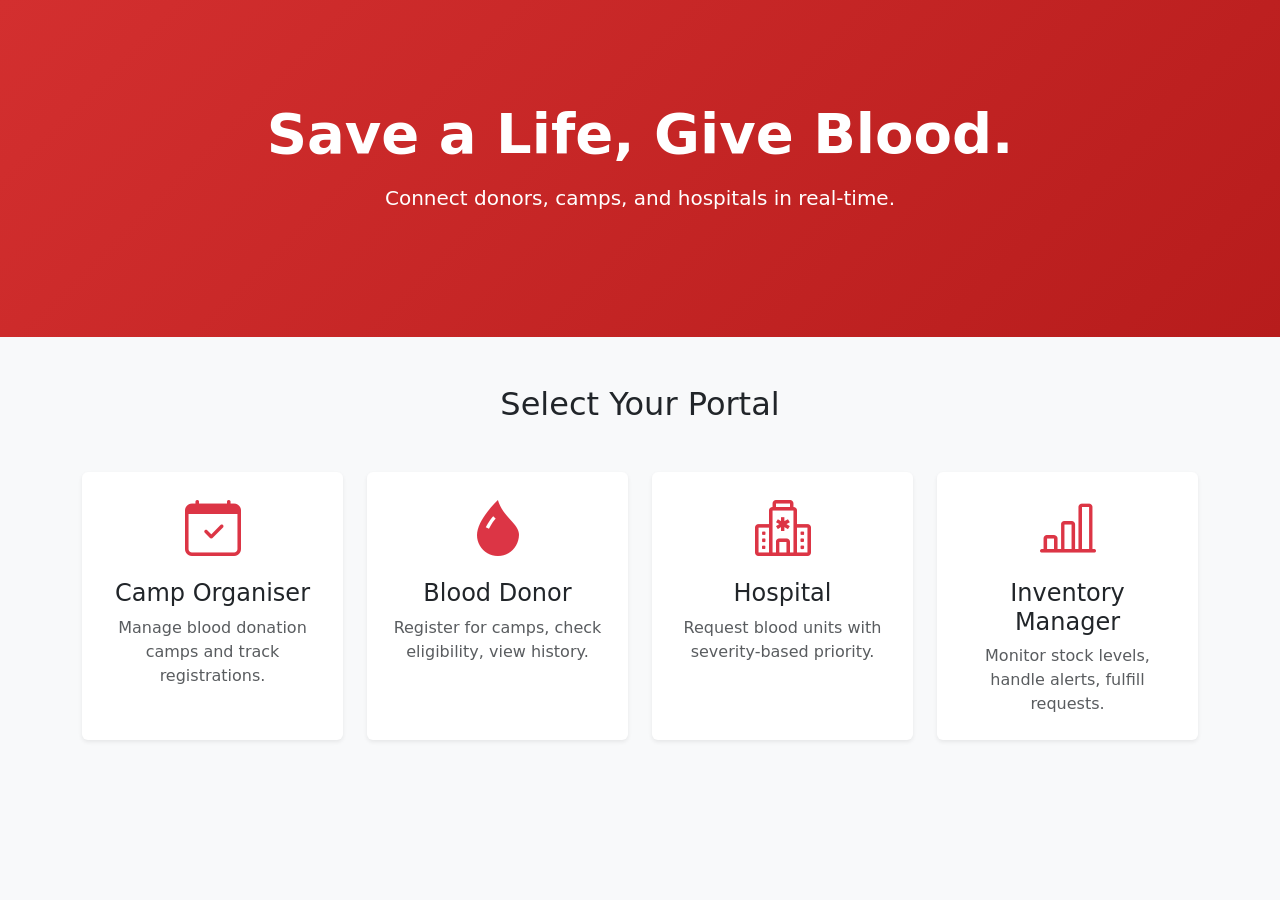
==== src/main/resources/templates/index.html @ 2c57389e "Final deployment of the project" ====
<!DOCTYPE html>
<html xmlns:th="http://www.thymeleaf.org">
<head>
    <title>Blood Donation System — Login</title>
    <link href="https://cdn.jsdelivr.net/npm/bootstrap@5.3.0/dist/css/bootstrap.min.css" rel="stylesheet">
    <link rel="stylesheet" href="https://cdn.jsdelivr.net/npm/bootstrap-icons@1.11.1/font/bootstrap-icons.css">
    <style>
        body { background-color: #f8f9fa; }
        .hero { background: linear-gradient(135deg, #d32f2f, #b71c1c); color: white; padding: 100px 0; text-align: center; }
        .card { transition: transform 0.3s; cursor: pointer; }
        .card:hover { transform: translateY(-5px); box-shadow: 0 10px 20px rgba(0,0,0,0.1); }
    </style>
</head>
<body>
    <div class="hero mb-5">
        <div class="container">
            <h1 class="display-4 fw-bold mb-3">Save a Life, Give Blood.</h1>
            <p class="lead mb-4">Connect donors, camps, and hospitals in real-time.</p>
        </div>
    </div>

    <div class="container pb-5">
        <h2 class="text-center mb-5">Select Your Portal</h2>
        <div class="row row-cols-1 row-cols-md-2 row-cols-xl-4 g-4">

            <!-- Organiser -->
            <div class="col">
                <div class="card h-100 border-0 shadow-sm" data-bs-toggle="modal" data-bs-target="#loginModal" onclick="setRole('Organiser', '/organiser', '/api/auth/login/organiser')">
                    <div class="card-body text-center p-4">
                        <i class="bi bi-calendar-check text-danger display-4 mb-3 d-block"></i>
                        <h4 class="card-title">Camp Organiser</h4>
                        <p class="card-text text-muted">Manage blood donation camps and track registrations.</p>
                    </div>
                </div>
            </div>

            <!-- Donor -->
            <div class="col">
                <div class="card h-100 border-0 shadow-sm" data-bs-toggle="modal" data-bs-target="#loginModal" onclick="setRole('Donor', '/donor', '/api/auth/login/donor')">
                    <div class="card-body text-center p-4">
                        <i class="bi bi-droplet-fill text-danger display-4 mb-3 d-block"></i>
                        <h4 class="card-title">Blood Donor</h4>
                        <p class="card-text text-muted">Register for camps, check eligibility, view history.</p>
                    </div>
                </div>
            </div>

            <!-- Hospital -->
            <div class="col">
                <div class="card h-100 border-0 shadow-sm" data-bs-toggle="modal" data-bs-target="#loginModal" onclick="setRole('Hospital', '/hospital', '/api/auth/login/hospital')">
                    <div class="card-body text-center p-4">
                        <i class="bi bi-hospital text-danger display-4 mb-3 d-block"></i>
                        <h4 class="card-title">Hospital</h4>
                        <p class="card-text text-muted">Request blood units with severity-based priority.</p>
                    </div>
                </div>
            </div>

            <!-- Inventory Manager (Admin) -->
            <div class="col">
                <div class="card h-100 border-0 shadow-sm" data-bs-toggle="modal" data-bs-target="#loginModal" onclick="setRole('Inventory Manager', '/inventory', '/api/auth/login/admin')">
                    <div class="card-body text-center p-4">
                        <i class="bi bi-bar-chart-line text-danger display-4 mb-3 d-block"></i>
                        <h4 class="card-title">Inventory Manager</h4>
                        <p class="card-text text-muted">Monitor stock levels, handle alerts, fulfill requests.</p>
                    </div>
                </div>
            </div>

        </div>
    </div>

    <!-- Login / Register Modal -->
    <div class="modal fade" id="loginModal" tabindex="-1" aria-labelledby="loginModalLabel" aria-hidden="true">
        <div class="modal-dialog modal-dialog-centered">
            <div class="modal-content border-0 shadow">
                <div class="modal-header bg-danger text-white">
                    <h5 class="modal-title" id="loginModalLabel"><span id="roleName"></span></h5>
                    <button type="button" class="btn-close btn-close-white" data-bs-dismiss="modal" aria-label="Close"></button>
                </div>
                <div class="modal-body p-4">
                    <!-- Tab navigation -->
                    <ul class="nav nav-tabs mb-3" id="authTabs">
                        <li class="nav-item">
                            <a class="nav-link active" data-bs-toggle="tab" href="#loginTab">Login</a>
                        </li>
                        <li class="nav-item" id="registerTabItem">
                            <a class="nav-link" data-bs-toggle="tab" href="#registerTab">Register</a>
                        </li>
                    </ul>

                    <div class="tab-content">
                        <!-- LOGIN TAB -->
                        <div class="tab-pane fade show active" id="loginTab">
                            <form id="loginForm" onsubmit="handleLogin(event)">
                                <div class="mb-3">
                                    <label class="form-label">Email address</label>
                                    <input type="email" id="loginEmail" class="form-control" placeholder="user@example.com" required>
                                </div>
                                <div class="mb-4">
                                    <label class="form-label">Password</label>
                                    <input type="password" id="loginPassword" class="form-control" placeholder="••••••••" required>
                                </div>
                                <button type="submit" class="btn btn-danger w-100">Sign In</button>
                            </form>
                        </div>

                        <!-- REGISTER TAB -->
                        <div class="tab-pane fade" id="registerTab">
                            <form id="registerForm" onsubmit="handleRegister(event)">
                                <div class="mb-2">
                                    <label class="form-label">Full Name</label>
                                    <input type="text" id="regName" class="form-control" required>
                                </div>
                                <div class="mb-2">
                                    <label class="form-label">Email</label>
                                    <input type="email" id="regEmail" class="form-control" required>
                                </div>
                                <div class="mb-2">
                                    <label class="form-label">Password</label>
                                    <input type="password" id="regPassword" class="form-control" required>
                                </div>
                                <!-- Donor-specific fields -->
                                <div id="donorFields" style="display:none;">
                                    <div class="row mb-2">
                                        <div class="col">
                                            <label class="form-label">Age</label>
                                            <input type="number" id="regAge" class="form-control" min="18" max="65" value="25">
                                        </div>
                                        <div class="col">
                                            <label class="form-label">Blood Type</label>
                                            <select class="form-select" id="regBloodType">
                                                <option value="A+">A+</option><option value="A-">A-</option>
                                                <option value="B+">B+</option><option value="B-">B-</option>
                                                <option value="O+">O+</option><option value="O-">O-</option>
                                                <option value="AB+">AB+</option><option value="AB-">AB-</option>
                                            </select>
                                        </div>
                                    </div>
                                </div>
                                <!-- Hospital-specific fields -->
                                <div id="hospitalFields" style="display:none;">
                                    <div class="mb-2">
                                        <label class="form-label">Hospital Location</label>
                                        <input type="text" id="regLocation" class="form-control">
                                    </div>
                                    <div class="mb-2">
                                        <label class="form-label">Registration No.</label>
                                        <input type="text" id="regRegNo" class="form-control">
                                    </div>
                                </div>
                                <div class="mb-2">
                                    <label class="form-label">Contact</label>
                                    <input type="text" id="regContact" class="form-control">
                                </div>
                                <button type="submit" class="btn btn-danger w-100 mt-2">Create Account</button>
                            </form>
                        </div>
                    </div>
                </div>
            </div>
        </div>
    </div>

    <script src="https://cdn.jsdelivr.net/npm/bootstrap@5.3.0/dist/js/bootstrap.bundle.min.js"></script>
    <script>
        let redirectUrl = '/';
        let currentRole = '';
        let loginEndpoint = '';

        function setRole(role, url, endpoint) {
            document.getElementById('roleName').innerText = role;
            redirectUrl = url;
            currentRole = role;
            loginEndpoint = endpoint;

            // Show/hide register tab (no self-registration for Inventory Manager)
            const regTabItem = document.getElementById('registerTabItem');
            regTabItem.style.display = (role === 'Inventory Manager') ? 'none' : '';

            // Show/hide role-specific registration fields
            document.getElementById('donorFields').style.display = (role === 'Donor') ? '' : 'none';
            document.getElementById('hospitalFields').style.display = (role === 'Hospital') ? '' : 'none';
        }

        function handleLogin(event) {
            event.preventDefault();
            const email = document.getElementById('loginEmail').value;
            const pswd = document.getElementById('loginPassword').value;

            fetch(loginEndpoint, {
                method: 'POST',
                headers: { 'Content-Type': 'application/json' },
                body: JSON.stringify({ email: email, password: pswd })
            })
            .then(res => {
                if (!res.ok) throw new Error('Invalid credentials');
                return res.json();
            })
            .then(data => {
                localStorage.setItem('token', data.token);
                localStorage.setItem('userId', data.id);
                localStorage.setItem('userName', data.name);
                localStorage.setItem('role', currentRole);
                window.location.href = redirectUrl;
            })
            .catch(err => alert(err.message));
        }

        function handleRegister(event) {
            event.preventDefault();
            let endpoint = '';
            let payload = {
                name: document.getElementById('regName').value,
                email: document.getElementById('regEmail').value,
                password: document.getElementById('regPassword').value,
                contact: document.getElementById('regContact').value
            };

            if (currentRole === 'Donor') {
                endpoint = '/api/auth/register/donor';
                payload.age = document.getElementById('regAge').value;
                payload.bloodType = document.getElementById('regBloodType').value;
            } else if (currentRole === 'Hospital') {
                endpoint = '/api/auth/register/hospital';
                payload.location = document.getElementById('regLocation').value;
                payload.registrationNo = document.getElementById('regRegNo').value;
            } else if (currentRole === 'Organiser') {
                endpoint = '/api/auth/register/organiser';
            }

            fetch(endpoint, {
                method: 'POST',
                headers: { 'Content-Type': 'application/json' },
                body: JSON.stringify(payload)
            })
            .then(res => {
                if (!res.ok) return res.json().then(e => { throw new Error(e.message); });
                return res.json();
            })
            .then(data => {
                alert(data.message + ' Please login now.');
                // Switch to login tab
                new bootstrap.Tab(document.querySelector('#authTabs a[href="#loginTab"]')).show();
            })
            .catch(err => alert(err.message));
        }
    </script>
</body>
</html>
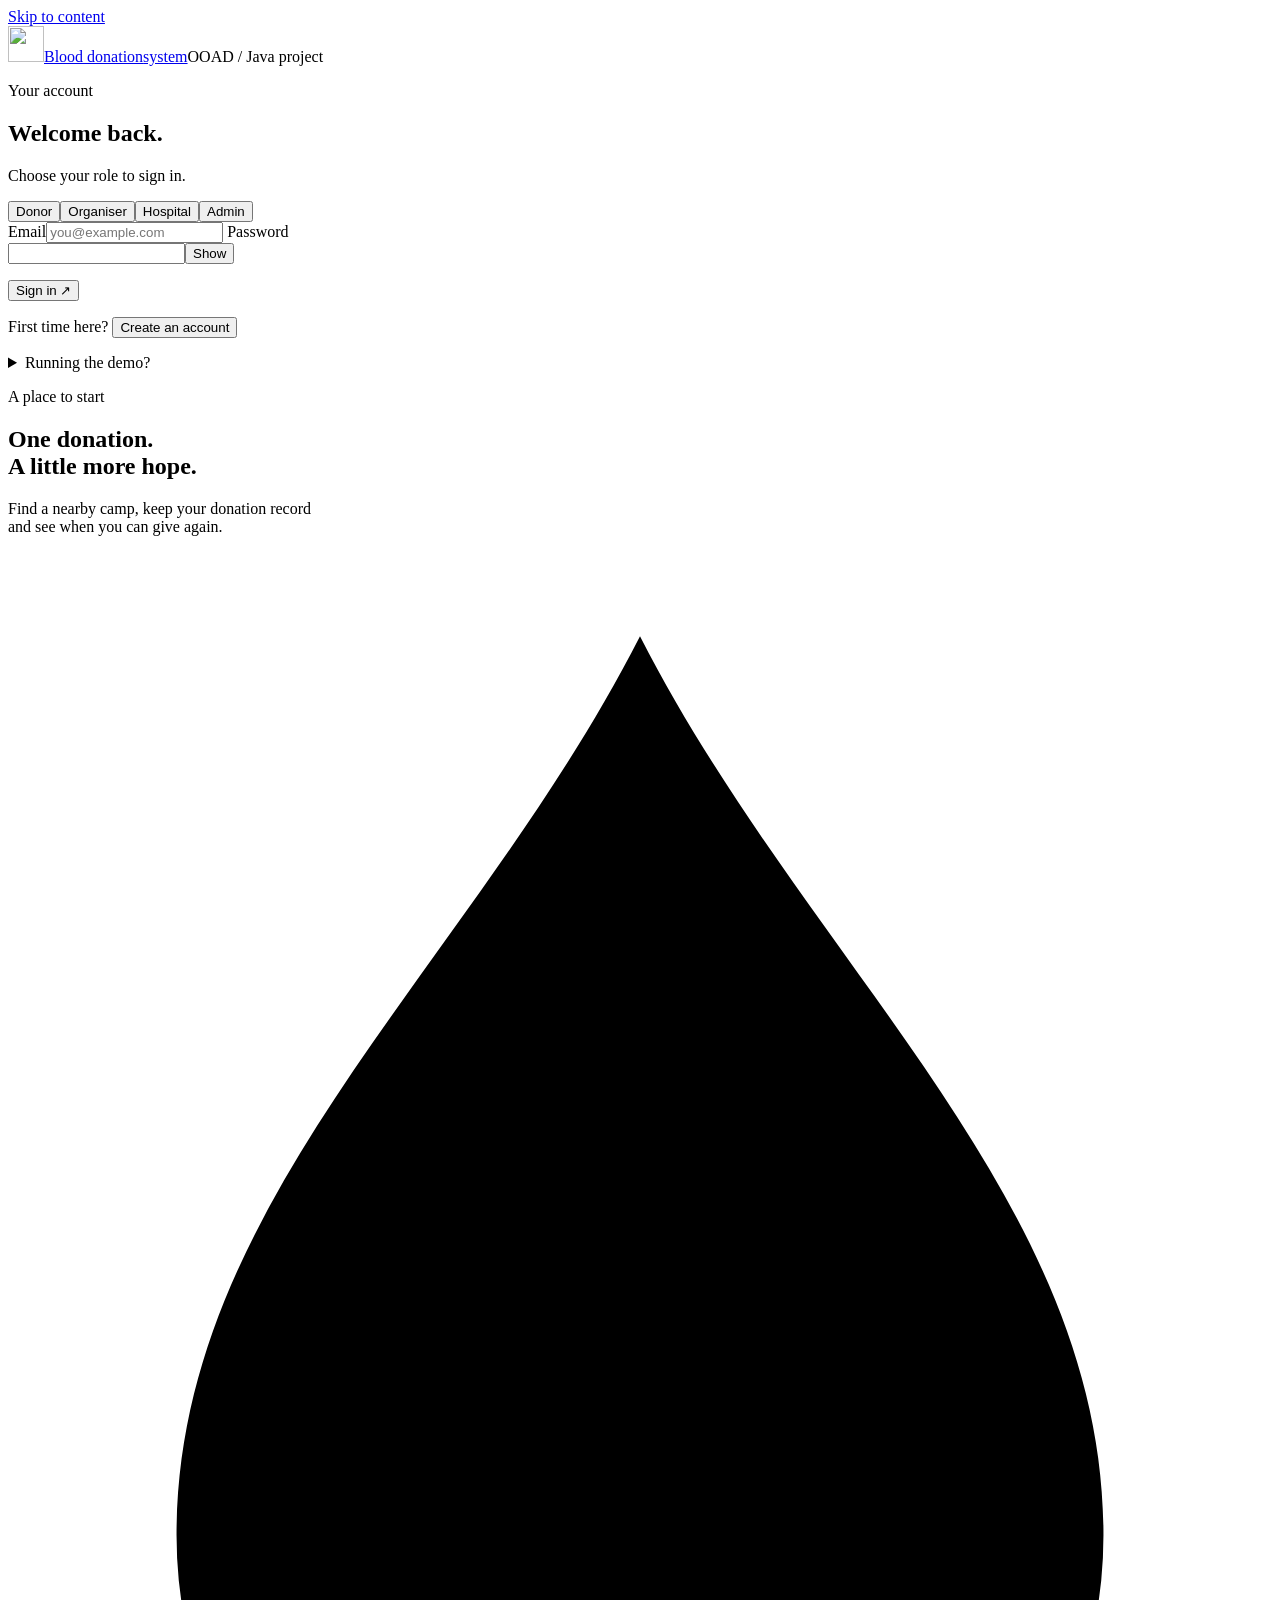
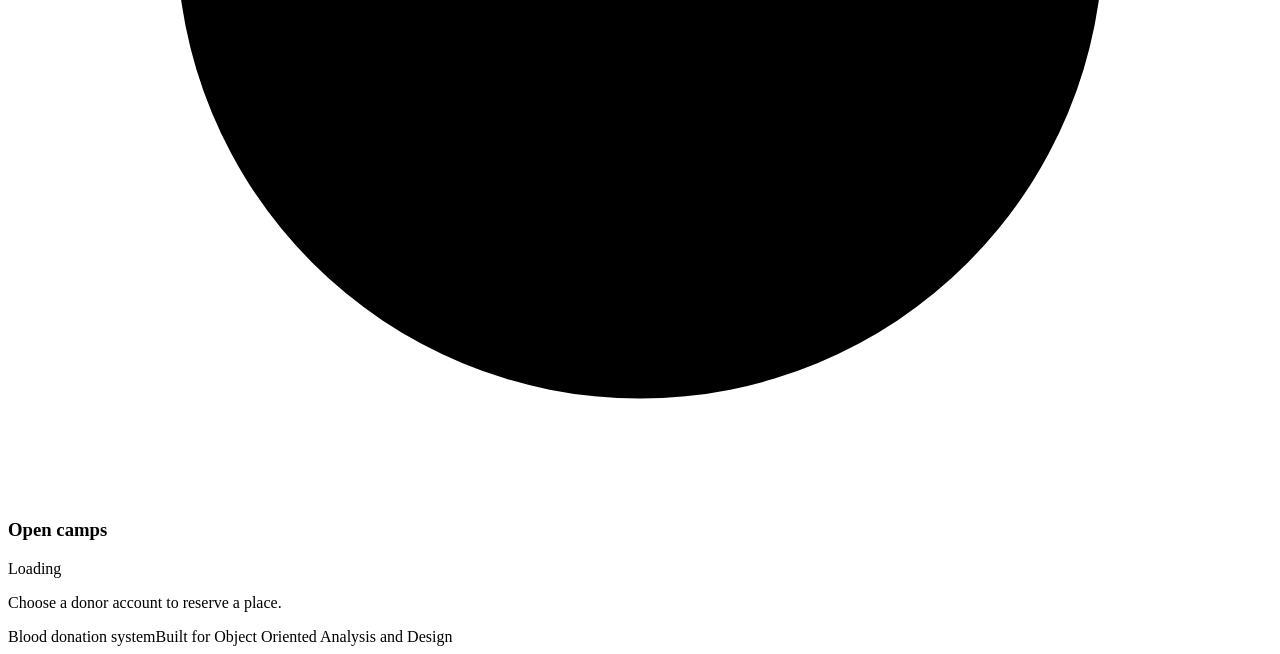
==== commit 5c6194a7: "clean up the role dashboards" ====
--- a/src/main/resources/templates/index.html
+++ b/src/main/resources/templates/index.html
@@ -1,250 +1,26 @@
 <!DOCTYPE html>
-<html xmlns:th="http://www.thymeleaf.org">
-<head>
-    <title>Blood Donation System — Login</title>
-    <link href="https://cdn.jsdelivr.net/npm/bootstrap@5.3.0/dist/css/bootstrap.min.css" rel="stylesheet">
-    <link rel="stylesheet" href="https://cdn.jsdelivr.net/npm/bootstrap-icons@1.11.1/font/bootstrap-icons.css">
-    <style>
-        body { background-color: #f8f9fa; }
-        .hero { background: linear-gradient(135deg, #d32f2f, #b71c1c); color: white; padding: 100px 0; text-align: center; }
-        .card { transition: transform 0.3s; cursor: pointer; }
-        .card:hover { transform: translateY(-5px); box-shadow: 0 10px 20px rgba(0,0,0,0.1); }
-    </style>
-</head>
-<body>
-    <div class="hero mb-5">
-        <div class="container">
-            <h1 class="display-4 fw-bold mb-3">Save a Life, Give Blood.</h1>
-            <p class="lead mb-4">Connect donors, camps, and hospitals in real-time.</p>
-        </div>
-    </div>
-
-    <div class="container pb-5">
-        <h2 class="text-center mb-5">Select Your Portal</h2>
-        <div class="row row-cols-1 row-cols-md-2 row-cols-xl-4 g-4">
-
-            <!-- Organiser -->
-            <div class="col">
-                <div class="card h-100 border-0 shadow-sm" data-bs-toggle="modal" data-bs-target="#loginModal" onclick="setRole('Organiser', '/organiser', '/api/auth/login/organiser')">
-                    <div class="card-body text-center p-4">
-                        <i class="bi bi-calendar-check text-danger display-4 mb-3 d-block"></i>
-                        <h4 class="card-title">Camp Organiser</h4>
-                        <p class="card-text text-muted">Manage blood donation camps and track registrations.</p>
-                    </div>
-                </div>
-            </div>
-
-            <!-- Donor -->
-            <div class="col">
-                <div class="card h-100 border-0 shadow-sm" data-bs-toggle="modal" data-bs-target="#loginModal" onclick="setRole('Donor', '/donor', '/api/auth/login/donor')">
-                    <div class="card-body text-center p-4">
-                        <i class="bi bi-droplet-fill text-danger display-4 mb-3 d-block"></i>
-                        <h4 class="card-title">Blood Donor</h4>
-                        <p class="card-text text-muted">Register for camps, check eligibility, view history.</p>
-                    </div>
-                </div>
-            </div>
-
-            <!-- Hospital -->
-            <div class="col">
-                <div class="card h-100 border-0 shadow-sm" data-bs-toggle="modal" data-bs-target="#loginModal" onclick="setRole('Hospital', '/hospital', '/api/auth/login/hospital')">
-                    <div class="card-body text-center p-4">
-                        <i class="bi bi-hospital text-danger display-4 mb-3 d-block"></i>
-                        <h4 class="card-title">Hospital</h4>
-                        <p class="card-text text-muted">Request blood units with severity-based priority.</p>
-                    </div>
-                </div>
-            </div>
-
-            <!-- Inventory Manager (Admin) -->
-            <div class="col">
-                <div class="card h-100 border-0 shadow-sm" data-bs-toggle="modal" data-bs-target="#loginModal" onclick="setRole('Inventory Manager', '/inventory', '/api/auth/login/admin')">
-                    <div class="card-body text-center p-4">
-                        <i class="bi bi-bar-chart-line text-danger display-4 mb-3 d-block"></i>
-                        <h4 class="card-title">Inventory Manager</h4>
-                        <p class="card-text text-muted">Monitor stock levels, handle alerts, fulfill requests.</p>
-                    </div>
-                </div>
-            </div>
-
-        </div>
-    </div>
-
-    <!-- Login / Register Modal -->
-    <div class="modal fade" id="loginModal" tabindex="-1" aria-labelledby="loginModalLabel" aria-hidden="true">
-        <div class="modal-dialog modal-dialog-centered">
-            <div class="modal-content border-0 shadow">
-                <div class="modal-header bg-danger text-white">
-                    <h5 class="modal-title" id="loginModalLabel"><span id="roleName"></span></h5>
-                    <button type="button" class="btn-close btn-close-white" data-bs-dismiss="modal" aria-label="Close"></button>
-                </div>
-                <div class="modal-body p-4">
-                    <!-- Tab navigation -->
-                    <ul class="nav nav-tabs mb-3" id="authTabs">
-                        <li class="nav-item">
-                            <a class="nav-link active" data-bs-toggle="tab" href="#loginTab">Login</a>
-                        </li>
-                        <li class="nav-item" id="registerTabItem">
-                            <a class="nav-link" data-bs-toggle="tab" href="#registerTab">Register</a>
-                        </li>
-                    </ul>
-
-                    <div class="tab-content">
-                        <!-- LOGIN TAB -->
-                        <div class="tab-pane fade show active" id="loginTab">
-                            <form id="loginForm" onsubmit="handleLogin(event)">
-                                <div class="mb-3">
-                                    <label class="form-label">Email address</label>
-                                    <input type="email" id="loginEmail" class="form-control" placeholder="user@example.com" required>
-                                </div>
-                                <div class="mb-4">
-                                    <label class="form-label">Password</label>
-                                    <input type="password" id="loginPassword" class="form-control" placeholder="••••••••" required>
-                                </div>
-                                <button type="submit" class="btn btn-danger w-100">Sign In</button>
-                            </form>
-                        </div>
-
-                        <!-- REGISTER TAB -->
-                        <div class="tab-pane fade" id="registerTab">
-                            <form id="registerForm" onsubmit="handleRegister(event)">
-                                <div class="mb-2">
-                                    <label class="form-label">Full Name</label>
-                                    <input type="text" id="regName" class="form-control" required>
-                                </div>
-                                <div class="mb-2">
-                                    <label class="form-label">Email</label>
-                                    <input type="email" id="regEmail" class="form-control" required>
-                                </div>
-                                <div class="mb-2">
-                                    <label class="form-label">Password</label>
-                                    <input type="password" id="regPassword" class="form-control" required>
-                                </div>
-                                <!-- Donor-specific fields -->
-                                <div id="donorFields" style="display:none;">
-                                    <div class="row mb-2">
-                                        <div class="col">
-                                            <label class="form-label">Age</label>
-                                            <input type="number" id="regAge" class="form-control" min="18" max="65" value="25">
-                                        </div>
-                                        <div class="col">
-                                            <label class="form-label">Blood Type</label>
-                                            <select class="form-select" id="regBloodType">
-                                                <option value="A+">A+</option><option value="A-">A-</option>
-                                                <option value="B+">B+</option><option value="B-">B-</option>
-                                                <option value="O+">O+</option><option value="O-">O-</option>
-                                                <option value="AB+">AB+</option><option value="AB-">AB-</option>
-                                            </select>
-                                        </div>
-                                    </div>
-                                </div>
-                                <!-- Hospital-specific fields -->
-                                <div id="hospitalFields" style="display:none;">
-                                    <div class="mb-2">
-                                        <label class="form-label">Hospital Location</label>
-                                        <input type="text" id="regLocation" class="form-control">
-                                    </div>
-                                    <div class="mb-2">
-                                        <label class="form-label">Registration No.</label>
-                                        <input type="text" id="regRegNo" class="form-control">
-                                    </div>
-                                </div>
-                                <div class="mb-2">
-                                    <label class="form-label">Contact</label>
-                                    <input type="text" id="regContact" class="form-control">
-                                </div>
-                                <button type="submit" class="btn btn-danger w-100 mt-2">Create Account</button>
-                            </form>
-                        </div>
-                    </div>
-                </div>
-            </div>
-        </div>
-    </div>
-
-    <script src="https://cdn.jsdelivr.net/npm/bootstrap@5.3.0/dist/js/bootstrap.bundle.min.js"></script>
-    <script>
-        let redirectUrl = '/';
-        let currentRole = '';
-        let loginEndpoint = '';
-
-        function setRole(role, url, endpoint) {
-            document.getElementById('roleName').innerText = role;
-            redirectUrl = url;
-            currentRole = role;
-            loginEndpoint = endpoint;
-
-            // Show/hide register tab (no self-registration for Inventory Manager)
-            const regTabItem = document.getElementById('registerTabItem');
-            regTabItem.style.display = (role === 'Inventory Manager') ? 'none' : '';
-
-            // Show/hide role-specific registration fields
-            document.getElementById('donorFields').style.display = (role === 'Donor') ? '' : 'none';
-            document.getElementById('hospitalFields').style.display = (role === 'Hospital') ? '' : 'none';
-        }
-
-        function handleLogin(event) {
-            event.preventDefault();
-            const email = document.getElementById('loginEmail').value;
-            const pswd = document.getElementById('loginPassword').value;
-
-            fetch(loginEndpoint, {
-                method: 'POST',
-                headers: { 'Content-Type': 'application/json' },
-                body: JSON.stringify({ email: email, password: pswd })
-            })
-            .then(res => {
-                if (!res.ok) throw new Error('Invalid credentials');
-                return res.json();
-            })
-            .then(data => {
-                localStorage.setItem('token', data.token);
-                localStorage.setItem('userId', data.id);
-                localStorage.setItem('userName', data.name);
-                localStorage.setItem('role', currentRole);
-                window.location.href = redirectUrl;
-            })
-            .catch(err => alert(err.message));
-        }
-
-        function handleRegister(event) {
-            event.preventDefault();
-            let endpoint = '';
-            let payload = {
-                name: document.getElementById('regName').value,
-                email: document.getElementById('regEmail').value,
-                password: document.getElementById('regPassword').value,
-                contact: document.getElementById('regContact').value
-            };
-
-            if (currentRole === 'Donor') {
-                endpoint = '/api/auth/register/donor';
-                payload.age = document.getElementById('regAge').value;
-                payload.bloodType = document.getElementById('regBloodType').value;
-            } else if (currentRole === 'Hospital') {
-                endpoint = '/api/auth/register/hospital';
-                payload.location = document.getElementById('regLocation').value;
-                payload.registrationNo = document.getElementById('regRegNo').value;
-            } else if (currentRole === 'Organiser') {
-                endpoint = '/api/auth/register/organiser';
-            }
-
-            fetch(endpoint, {
-                method: 'POST',
-                headers: { 'Content-Type': 'application/json' },
-                body: JSON.stringify(payload)
-            })
-            .then(res => {
-                if (!res.ok) return res.json().then(e => { throw new Error(e.message); });
-                return res.json();
-            })
-            .then(data => {
-                alert(data.message + ' Please login now.');
-                // Switch to login tab
-                new bootstrap.Tab(document.querySelector('#authTabs a[href="#loginTab"]')).show();
-            })
-            .catch(err => alert(err.message));
-        }
-    </script>
-</body>
-</html>
+<html lang="en"><head><meta charset="utf-8"><meta name="viewport" content="width=device-width, initial-scale=1">
+    <meta name="description" content="A college project for donation camps, donor records and blood bank inventory.">
+    <link rel="icon" href="/favicon.svg"><link rel="stylesheet" href="/css/app.css">
+<title>Blood donation system</title><script src="/js/login.js" defer></script></head>
+<body class="loginPage"><a class="skipLink" href="#main">Skip to content</a>
+<header class="topbar"><a class="brand" href="/"><img src="/favicon.svg" alt="" width="36" height="36">Blood donation<span class="brandSub">system</span></a><span class="eyebrow">OOAD / Java project</span></header>
+<main id="main" class="loginLayout">
+<section class="loginPanel"><p class="eyebrow">Your account</p><h1 id="formTitle">Welcome back.</h1><p class="muted" id="formNote">Choose your role to sign in.</p>
+<div class="roleTabs" aria-label="Account role"><button type="button" data-role="donor" aria-pressed="true">Donor</button><button type="button" data-role="organiser" aria-pressed="false">Organiser</button><button type="button" data-role="hospital" aria-pressed="false">Hospital</button><button type="button" data-role="admin" aria-pressed="false">Admin</button></div>
+<form id="authForm"><div id="registerFields" hidden><label for="name">Name</label><input id="name" name="name" autocomplete="name" maxlength="100">
+<div class="formPair"><div><label for="contact">Contact</label><input id="contact" name="contact" type="tel" autocomplete="tel" maxlength="15"></div><div class="donorField"><label for="age">Age</label><input id="age" name="age" type="number" min="18" max="65"></div></div>
+<div class="donorField"><label for="bloodType">Blood group</label><select id="bloodType" name="bloodType"><option>O+</option><option>O-</option><option>A+</option><option>A-</option><option>B+</option><option>B-</option><option>AB+</option><option>AB-</option></select></div>
+<div class="hospitalField" hidden><label for="location">Hospital location</label><input id="location" name="location" maxlength="200"><label for="registrationNo">Registration number</label><input id="registrationNo" name="registrationNo" maxlength="50"></div></div>
+<label for="email">Email</label><input id="email" name="email" type="email" autocomplete="email" required maxlength="254" placeholder="you@example.com">
+<label for="password">Password</label><div class="passwordField"><input id="password" name="password" type="password" autocomplete="current-password" required maxlength="72"><button type="button" id="showPassword" class="textBtn" aria-label="Show password">Show</button></div>
+<p id="authMsg" class="formMsg" role="status" aria-live="polite"></p><button class="primary wide" id="authBtn">Sign in <span aria-hidden="true">↗</span></button></form>
+<p class="switchText"><span id="switchNote">First time here?</span> <button type="button" class="textBtn" id="switchMode">Create an account</button></p>
+<details class="demoNote"><summary>Running the demo?</summary><p>Sample accounts are listed in the README. They work when the app runs with the demo profile.</p></details>
+</section>
+<section class="campPreview" aria-labelledby="previewTitle"><div class="previewHeading"><p class="eyebrow">A place to start</p><h2 id="previewTitle">One donation.<br>A little more hope.</h2><p class="muted">Find a nearby camp, keep your donation record<br class="desktopOnly"> and see when you can give again.</p></div>
+<svg class="dropArt" viewBox="0 0 180 220" aria-hidden="true"><path d="M90 12C66 59 24 92 24 140a66 66 0 0 0 132 0C156 92 114 59 90 12Z"/><path d="M90 36C71 74 42 101 42 140a48 48 0 0 0 96 0C138 101 109 74 90 36Z"/><path d="M90 64C76 88 62 114 62 140a28 28 0 0 0 56 0C118 114 104 88 90 64Z"/></svg>
+<div class="sectionHeading"><h3>Open camps</h3><span class="liveStatus" id="previewStatus">Loading</span></div><div id="previewCamps" class="previewList" aria-live="polite"><div class="skeleton"></div><div class="skeleton"></div></div>
+<p class="caption">Choose a donor account to reserve a place.</p></section>
+</main><footer class="pageFooter"><span>Blood donation system</span><span>Built for Object Oriented Analysis and Design</span></footer>
+</body></html>
